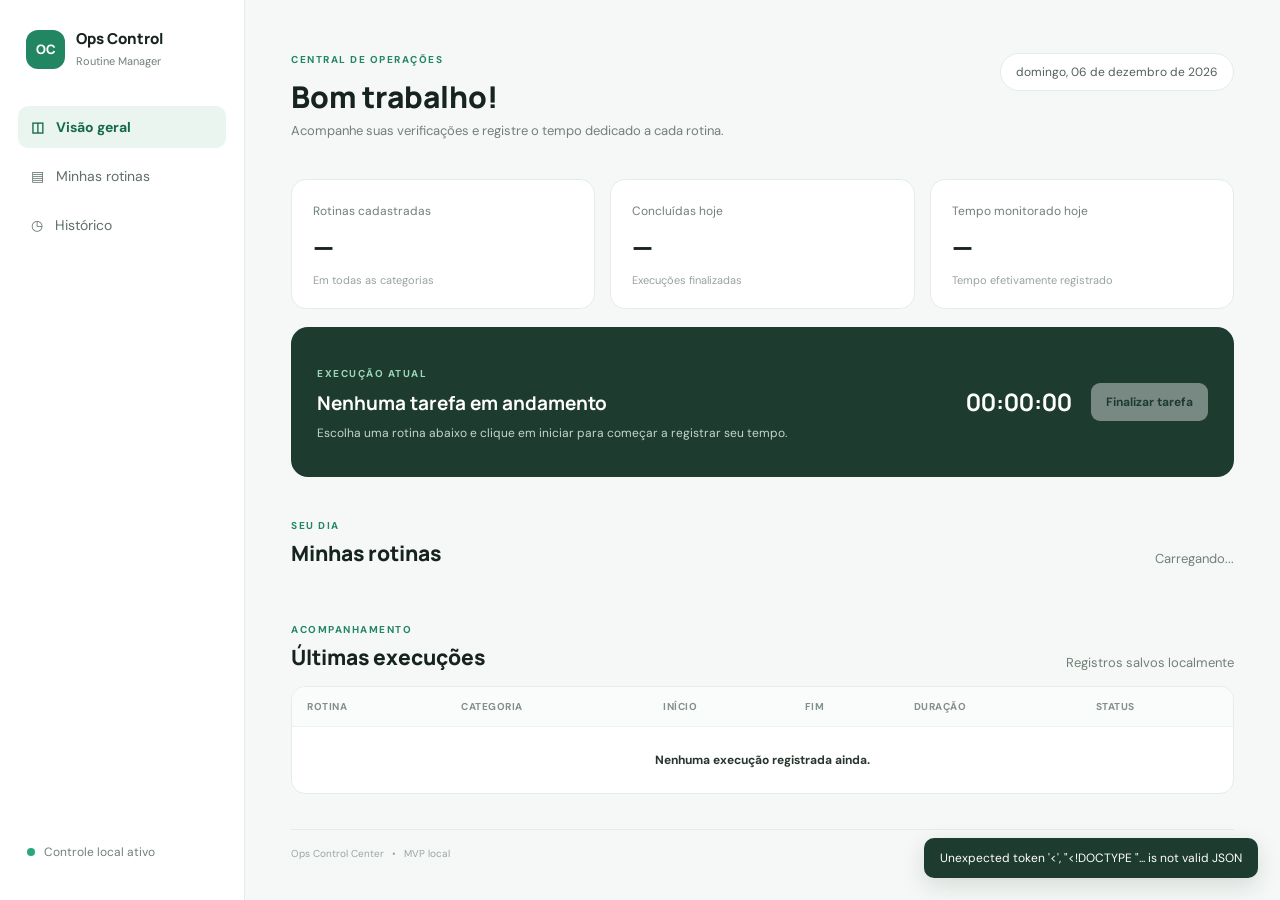
==== templates/index.html @ 3dfa35ac "Primeira versão" ====
<!doctype html>
<html lang="pt-BR">
<head>
  <meta charset="utf-8">
  <meta name="viewport" content="width=device-width, initial-scale=1">
  <title>Ops Control Center</title>
  <link rel="stylesheet" href="/static/css/style.css">
</head>
<body>
  <div class="app-shell">
    <aside class="sidebar">
      <div class="brand">
        <div class="brand-mark">OC</div>
        <div><strong>Ops Control</strong><small>Routine Manager</small></div>
      </div>
      <nav>
        <a class="nav-item active" href="#inicio">◫ <span>Visão geral</span></a>
        <a class="nav-item" href="#rotinas">▤ <span>Minhas rotinas</span></a>
        <a class="nav-item" href="#historico">◷ <span>Histórico</span></a>
      </nav>
      <div class="sidebar-note">
        <span class="status-dot"></span>
        <span>Controle local ativo</span>
      </div>
    </aside>

    <main class="main-content">
      <header class="topbar">
        <div>
          <p class="eyebrow">CENTRAL DE OPERAÇÕES</p>
          <h1>Bom trabalho!</h1>
          <p class="muted">Acompanhe suas verificações e registre o tempo dedicado a cada rotina.</p>
        </div>
        <div class="date-chip" id="todayLabel">Hoje</div>
      </header>

      <section class="stats-grid" id="inicio">
        <article class="stat-card"><span class="stat-label">Rotinas cadastradas</span><strong id="totalRoutines">—</strong><small>Em todas as categorias</small></article>
        <article class="stat-card"><span class="stat-label">Concluídas hoje</span><strong id="completedToday">—</strong><small>Execuções finalizadas</small></article>
        <article class="stat-card"><span class="stat-label">Tempo monitorado hoje</span><strong id="timeToday">—</strong><small>Tempo efetivamente registrado</small></article>
      </section>

      <section class="active-panel" id="activePanel">
        <div class="active-copy">
          <span class="section-kicker">EXECUÇÃO ATUAL</span>
          <h2>Nenhuma tarefa em andamento</h2>
          <p>Escolha uma rotina abaixo e clique em iniciar para começar a registrar seu tempo.</p>
        </div>
        <div class="active-actions">
          <div class="timer" id="activeTimer">00:00:00</div>
          <button class="button button-dark" id="finishButton" disabled>Finalizar tarefa</button>
        </div>
      </section>

      <section class="section-block" id="rotinas">
        <div class="section-heading">
          <div><span class="section-kicker">SEU DIA</span><h2>Minhas rotinas</h2></div>
          <span class="muted" id="routineCount">Carregando...</span>
        </div>
        <div id="categories" class="category-grid"></div>
      </section>

      <section class="section-block" id="historico">
        <div class="section-heading">
          <div><span class="section-kicker">ACOMPANHAMENTO</span><h2>Últimas execuções</h2></div>
          <span class="muted">Registros salvos localmente</span>
        </div>
        <div class="table-wrap">
          <table>
            <thead><tr><th>Rotina</th><th>Categoria</th><th>Início</th><th>Fim</th><th>Duração</th><th>Status</th></tr></thead>
            <tbody id="historyRows"><tr><td colspan="6" class="empty">Nenhuma execução registrada ainda.</td></tr></tbody>
          </table>
        </div>
      </section>
      <footer>Ops Control Center <span>•</span> MVP local</footer>
    </main>
  </div>
  <div id="toast" class="toast" role="status"></div>
  <script src="/static/js/dashboard.js"></script>
</body>
</html>
---- static/css/style.css ----
@import url('https://fonts.googleapis.com/css2?family=DM+Sans:wght@400;500;600;700&family=Manrope:wght@500;600;700;800&display=swap');
:root{--green:#238662;--green-dark:#17694c;--ink:#17231f;--muted:#718078;--line:#e5ece8;--bg:#f5f8f6;--white:#fff;--amber:#b7791f;--red:#b54747}
*{box-sizing:border-box}body{margin:0;background:var(--bg);color:var(--ink);font-family:"DM Sans",sans-serif}
.app-shell{min-height:100vh;display:grid;grid-template-columns:245px 1fr}
.sidebar{background:#fff;border-right:1px solid var(--line);padding:28px 18px;display:flex;flex-direction:column;position:sticky;top:0;height:100vh}
.brand{display:flex;align-items:center;gap:11px;padding:0 8px 36px}.brand-mark{width:39px;height:39px;border-radius:12px;background:var(--green);color:white;display:grid;place-items:center;font:800 13px Manrope}.brand strong{display:block;font:800 15px Manrope}.brand small{color:var(--muted);font-size:11px}
nav{display:grid;gap:7px}.nav-item{text-decoration:none;color:#607068;padding:12px 13px;border-radius:10px;font-size:14px;display:flex;gap:12px;align-items:center}.nav-item.active,.nav-item:hover{background:#eaf5ef;color:var(--green-dark);font-weight:700}
.sidebar-note{margin-top:auto;padding:12px 9px;color:var(--muted);font-size:12px;display:flex;align-items:center;gap:9px}.status-dot{width:8px;height:8px;border-radius:50%;background:#2ba779}
.main-content{max-width:1500px;width:100%;padding:36px 46px 24px;margin:auto}.topbar{display:flex;justify-content:space-between;align-items:flex-start;margin-bottom:27px}.eyebrow,.section-kicker{font-size:10px;letter-spacing:1.5px;font-weight:700;color:var(--green)}h1,h2,h3,p{margin-top:0}h1{font:800 30px Manrope;margin:7px 0 5px}.muted{color:var(--muted);font-size:13px}.date-chip{background:#fff;border:1px solid var(--line);border-radius:30px;padding:10px 15px;font-size:12px;color:#526159}
.stats-grid{display:grid;grid-template-columns:repeat(3,1fr);gap:15px;margin-bottom:18px}.stat-card{background:#fff;border:1px solid var(--line);border-radius:15px;padding:19px 21px}.stat-label{font-size:12px;color:var(--muted)}.stat-card strong{display:block;font:800 27px Manrope;margin:8px 0 3px}.stat-card small{font-size:11px;color:#97a39c}
.active-panel{background:#1e3b30;color:#fff;border-radius:17px;padding:23px 26px;display:flex;align-items:center;justify-content:space-between;gap:20px;margin-bottom:36px;min-height:150px}.active-panel.running{background:#174d39}.active-copy{max-width:650px}.active-copy .section-kicker{color:#9bd8ba}.active-copy h2{font:700 19px Manrope;margin:8px 0}.active-copy p{font-size:12px;color:#c4d6cc;margin:0;line-height:1.5}.active-actions{display:flex;align-items:center;gap:19px}.timer{font:700 24px Manrope;font-variant-numeric:tabular-nums;white-space:nowrap}.button{border:0;border-radius:9px;padding:11px 15px;font:700 12px "DM Sans";cursor:pointer;transition:.2s}.button-dark{background:#fff;color:#1e3b30}.button-dark:disabled{opacity:.35;cursor:not-allowed}.button-start{background:#eaf5ef;color:var(--green-dark)}.button-start:hover{background:#d8eee2}.button-open{background:#f3f6f4;color:#506057}.button:disabled{opacity:.4;cursor:not-allowed}
.section-block{margin-bottom:35px}.section-heading{display:flex;justify-content:space-between;align-items:end;margin-bottom:15px}.section-heading h2{font:800 21px Manrope;margin:5px 0 0}.category-grid{display:grid;grid-template-columns:repeat(2,minmax(0,1fr));gap:16px}.category-card{background:#fff;border:1px solid var(--line);border-radius:15px;padding:18px}.category-title{display:flex;gap:11px;align-items:center;margin-bottom:14px}.category-icon{width:37px;height:37px;border-radius:11px;background:#eaf5ef;color:var(--green);display:grid;place-items:center;font-size:17px}.category-title h3{font:700 15px Manrope;margin:0 0 3px}.category-title p{font-size:11px;color:var(--muted);margin:0}.routine-list{display:grid;gap:9px}.routine{border:1px solid #edf1ee;border-radius:11px;padding:12px;display:grid;grid-template-columns:minmax(0,1fr) auto;gap:12px;align-items:center}.routine h4{font-size:13px;margin:0 0 4px}.routine p{font-size:11px;color:var(--muted);margin:0 0 6px;line-height:1.4}.routine-meta{font-size:10px;color:#98a39d}.routine-actions{display:flex;gap:6px;align-items:center}.routine-actions a{color:#64736a;text-decoration:none;font-size:11px;padding:8px}.routine-actions a:hover{color:var(--green)}.routine-actions button{white-space:nowrap}
.table-wrap{background:#fff;border:1px solid var(--line);border-radius:14px;overflow:auto}table{border-collapse:collapse;width:100%;font-size:12px}th{text-align:left;color:#829087;font-size:10px;letter-spacing:.5px;text-transform:uppercase;background:#fafcfb;padding:13px 15px}td{padding:13px 15px;border-top:1px solid #eef2ef;color:#45534b}td:first-child{font-weight:700;color:#26362d}.empty{text-align:center;color:#9aa69f;padding:25px}.pill{display:inline-flex;padding:5px 8px;border-radius:20px;font-size:10px;font-weight:700;background:#eaf5ef;color:var(--green-dark)}.pill.active{background:#fff2d9;color:#996415}.pill.interrupted{background:#fdecec;color:#a33d3d}
footer{border-top:1px solid var(--line);padding-top:17px;color:#9aa69f;font-size:10px}footer span{padding:0 5px}.toast{position:fixed;bottom:22px;right:22px;background:#1e3b30;color:white;padding:12px 16px;border-radius:10px;font-size:12px;box-shadow:0 8px 25px #10271c22;opacity:0;transform:translateY(10px);pointer-events:none;transition:.25s}.toast.show{opacity:1;transform:translateY(0)}
@media(max-width:950px){.app-shell{grid-template-columns:1fr}.sidebar{height:auto;position:relative;padding:15px 18px}.brand{padding:0 5px 12px}nav{display:flex}.sidebar-note{display:none}.main-content{padding:25px 20px}.category-grid{grid-template-columns:1fr}}
@media(max-width:650px){.topbar{display:block}.date-chip{display:inline-block;margin-top:12px}.stats-grid{grid-template-columns:1fr}.active-panel{display:block}.active-actions{margin-top:20px;justify-content:space-between}.routine{grid-template-columns:1fr}.routine-actions{justify-content:flex-start}.section-heading{align-items:flex-start;gap:10px;flex-direction:column}}
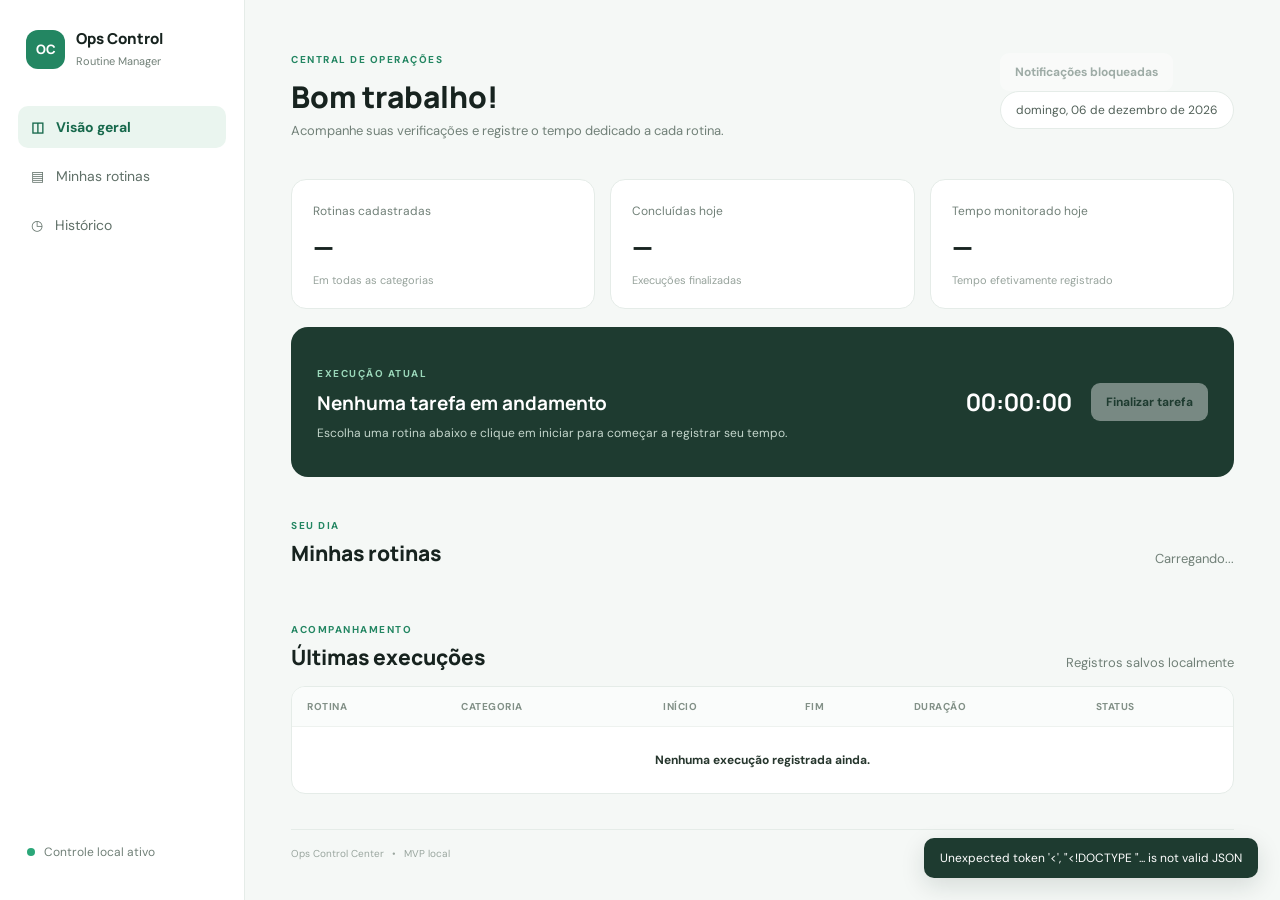
==== commit 5b534e88: "Primeira versão" ====
--- a/templates/index.html
+++ b/templates/index.html
@@ -1,3 +1,4 @@
+
 <!doctype html>
 <html lang="pt-BR">
 <head>
@@ -11,13 +12,18 @@
     <aside class="sidebar">
       <div class="brand">
         <div class="brand-mark">OC</div>
-        <div><strong>Ops Control</strong><small>Routine Manager</small></div>
+        <div>
+          <strong>Ops Control</strong>
+          <small>Routine Manager</small>
+        </div>
       </div>
+
       <nav>
         <a class="nav-item active" href="#inicio">◫ <span>Visão geral</span></a>
         <a class="nav-item" href="#rotinas">▤ <span>Minhas rotinas</span></a>
         <a class="nav-item" href="#historico">◷ <span>Histórico</span></a>
       </nav>
+
       <div class="sidebar-note">
         <span class="status-dot"></span>
         <span>Controle local ativo</span>
@@ -31,13 +37,33 @@
           <h1>Bom trabalho!</h1>
           <p class="muted">Acompanhe suas verificações e registre o tempo dedicado a cada rotina.</p>
         </div>
-        <div class="date-chip" id="todayLabel">Hoje</div>
+
+        <div class="topbar-actions">
+          <button class="button button-dark" id="notificationButton" type="button">
+            Ativar notificações
+          </button>
+          <div class="date-chip" id="todayLabel">Hoje</div>
+        </div>
       </header>
 
       <section class="stats-grid" id="inicio">
-        <article class="stat-card"><span class="stat-label">Rotinas cadastradas</span><strong id="totalRoutines">—</strong><small>Em todas as categorias</small></article>
-        <article class="stat-card"><span class="stat-label">Concluídas hoje</span><strong id="completedToday">—</strong><small>Execuções finalizadas</small></article>
-        <article class="stat-card"><span class="stat-label">Tempo monitorado hoje</span><strong id="timeToday">—</strong><small>Tempo efetivamente registrado</small></article>
+        <article class="stat-card">
+          <span class="stat-label">Rotinas cadastradas</span>
+          <strong id="totalRoutines">—</strong>
+          <small>Em todas as categorias</small>
+        </article>
+
+        <article class="stat-card">
+          <span class="stat-label">Concluídas hoje</span>
+          <strong id="completedToday">—</strong>
+          <small>Execuções finalizadas</small>
+        </article>
+
+        <article class="stat-card">
+          <span class="stat-label">Tempo monitorado hoje</span>
+          <strong id="timeToday">—</strong>
+          <small>Tempo efetivamente registrado</small>
+        </article>
       </section>
 
       <section class="active-panel" id="activePanel">
@@ -46,36 +72,63 @@
           <h2>Nenhuma tarefa em andamento</h2>
           <p>Escolha uma rotina abaixo e clique em iniciar para começar a registrar seu tempo.</p>
         </div>
+
         <div class="active-actions">
           <div class="timer" id="activeTimer">00:00:00</div>
-          <button class="button button-dark" id="finishButton" disabled>Finalizar tarefa</button>
+          <button class="button button-dark" id="finishButton" disabled>
+            Finalizar tarefa
+          </button>
         </div>
       </section>
 
       <section class="section-block" id="rotinas">
         <div class="section-heading">
-          <div><span class="section-kicker">SEU DIA</span><h2>Minhas rotinas</h2></div>
+          <div>
+            <span class="section-kicker">SEU DIA</span>
+            <h2>Minhas rotinas</h2>
+          </div>
           <span class="muted" id="routineCount">Carregando...</span>
         </div>
+
         <div id="categories" class="category-grid"></div>
       </section>
 
       <section class="section-block" id="historico">
         <div class="section-heading">
-          <div><span class="section-kicker">ACOMPANHAMENTO</span><h2>Últimas execuções</h2></div>
+          <div>
+            <span class="section-kicker">ACOMPANHAMENTO</span>
+            <h2>Últimas execuções</h2>
+          </div>
           <span class="muted">Registros salvos localmente</span>
         </div>
+
         <div class="table-wrap">
           <table>
-            <thead><tr><th>Rotina</th><th>Categoria</th><th>Início</th><th>Fim</th><th>Duração</th><th>Status</th></tr></thead>
-            <tbody id="historyRows"><tr><td colspan="6" class="empty">Nenhuma execução registrada ainda.</td></tr></tbody>
+            <thead>
+              <tr>
+                <th>Rotina</th>
+                <th>Categoria</th>
+                <th>Início</th>
+                <th>Fim</th>
+                <th>Duração</th>
+                <th>Status</th>
+              </tr>
+            </thead>
+            <tbody id="historyRows">
+              <tr>
+                <td colspan="6" class="empty">Nenhuma execução registrada ainda.</td>
+              </tr>
+            </tbody>
           </table>
         </div>
       </section>
+
       <footer>Ops Control Center <span>•</span> MVP local</footer>
     </main>
   </div>
+
   <div id="toast" class="toast" role="status"></div>
+
   <script src="/static/js/dashboard.js"></script>
 </body>
-</html>+</html>
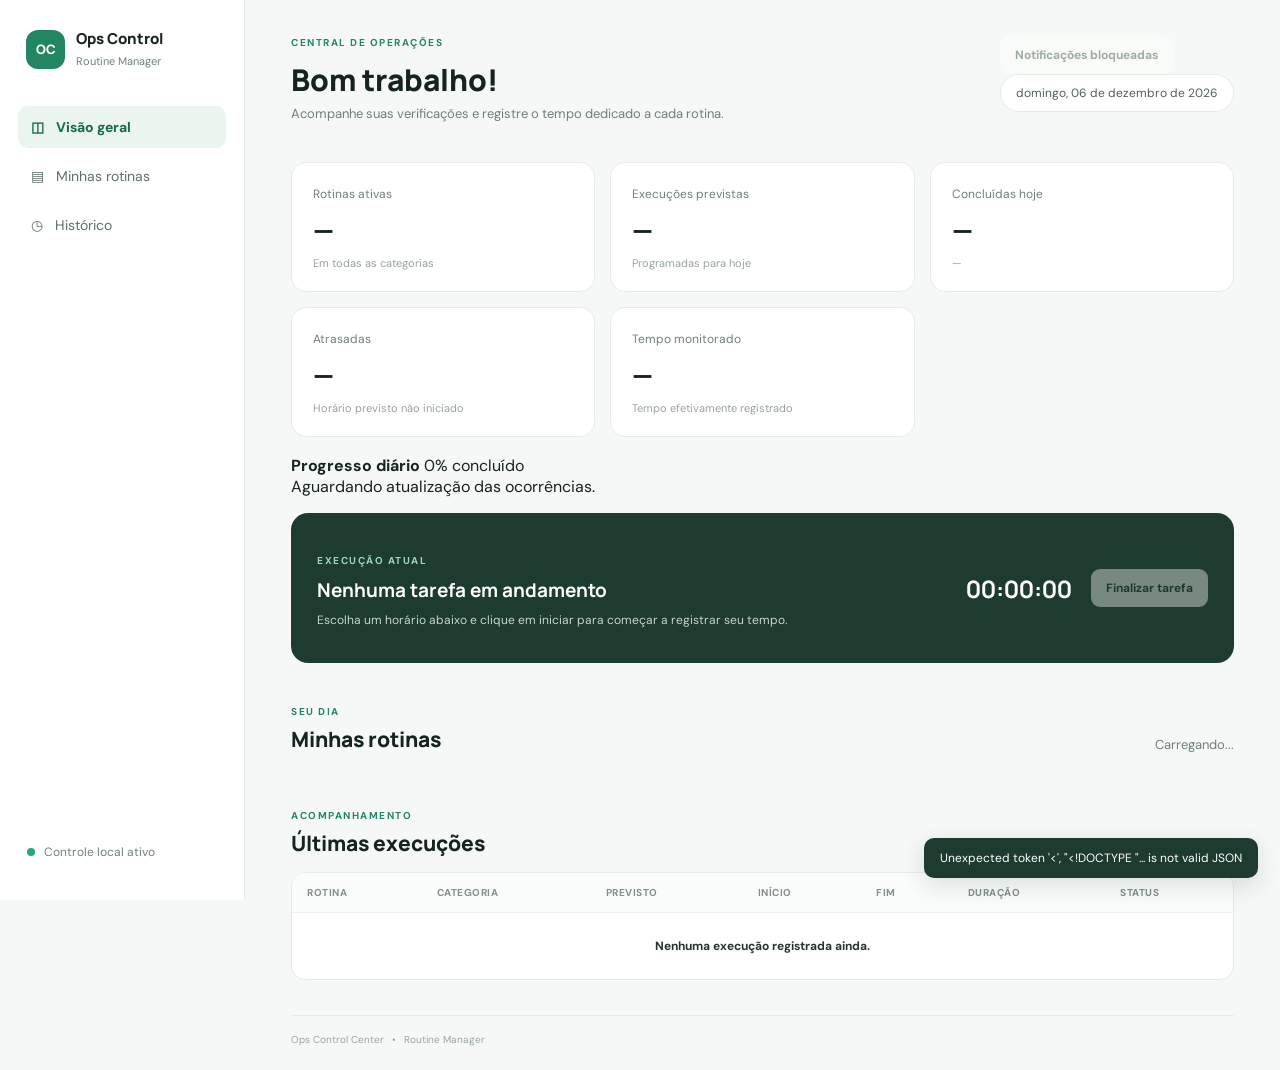
==== commit bbe24270: "Primeira versão" ====
--- a/templates/index.html
+++ b/templates/index.html
@@ -5,6 +5,7 @@
   <meta charset="utf-8">
   <meta name="viewport" content="width=device-width, initial-scale=1">
   <title>Ops Control Center</title>
+  <link rel="icon" type="image/svg+xml" href="/static/favicon.svg">
   <link rel="stylesheet" href="/static/css/style.css">
 </head>
 <body>
@@ -48,29 +49,52 @@
 
       <section class="stats-grid" id="inicio">
         <article class="stat-card">
-          <span class="stat-label">Rotinas cadastradas</span>
+          <span class="stat-label">Rotinas ativas</span>
           <strong id="totalRoutines">—</strong>
           <small>Em todas as categorias</small>
         </article>
 
         <article class="stat-card">
-          <span class="stat-label">Concluídas hoje</span>
-          <strong id="completedToday">—</strong>
-          <small>Execuções finalizadas</small>
+          <span class="stat-label">Execuções previstas</span>
+          <strong id="plannedToday">—</strong>
+          <small>Programadas para hoje</small>
         </article>
 
         <article class="stat-card">
-          <span class="stat-label">Tempo monitorado hoje</span>
+          <span class="stat-label">Concluídas hoje</span>
+          <strong id="completedToday">—</strong>
+          <small id="completionRate">—</small>
+        </article>
+
+        <article class="stat-card">
+          <span class="stat-label">Atrasadas</span>
+          <strong id="lateToday">—</strong>
+          <small>Horário previsto não iniciado</small>
+        </article>
+
+        <article class="stat-card">
+          <span class="stat-label">Tempo monitorado</span>
           <strong id="timeToday">—</strong>
           <small>Tempo efetivamente registrado</small>
         </article>
+      </section>
+
+      <section class="progress-panel">
+        <div class="progress-heading">
+          <strong>Progresso diário</strong>
+          <span id="progressLabel">0% concluído</span>
+        </div>
+        <div class="progress-track">
+          <div class="progress-fill" id="progressFill"></div>
+        </div>
+        <p id="progressDescription">Aguardando atualização das ocorrências.</p>
       </section>
 
       <section class="active-panel" id="activePanel">
         <div class="active-copy">
           <span class="section-kicker">EXECUÇÃO ATUAL</span>
           <h2>Nenhuma tarefa em andamento</h2>
-          <p>Escolha uma rotina abaixo e clique em iniciar para começar a registrar seu tempo.</p>
+          <p>Escolha um horário abaixo e clique em iniciar para começar a registrar seu tempo.</p>
         </div>
 
         <div class="active-actions">
@@ -108,6 +132,7 @@
               <tr>
                 <th>Rotina</th>
                 <th>Categoria</th>
+                <th>Previsto</th>
                 <th>Início</th>
                 <th>Fim</th>
                 <th>Duração</th>
@@ -116,14 +141,14 @@
             </thead>
             <tbody id="historyRows">
               <tr>
-                <td colspan="6" class="empty">Nenhuma execução registrada ainda.</td>
+                <td colspan="7" class="empty">Nenhuma execução registrada ainda.</td>
               </tr>
             </tbody>
           </table>
         </div>
       </section>
 
-      <footer>Ops Control Center <span>•</span> MVP local</footer>
+      <footer>Ops Control Center <span>•</span> Routine Manager</footer>
     </main>
   </div>
 
--- a/static/css/style.css
+++ b/static/css/style.css
@@ -1,16 +1,605 @@
 @import url('https://fonts.googleapis.com/css2?family=DM+Sans:wght@400;500;600;700&family=Manrope:wght@500;600;700;800&display=swap');
-:root{--green:#238662;--green-dark:#17694c;--ink:#17231f;--muted:#718078;--line:#e5ece8;--bg:#f5f8f6;--white:#fff;--amber:#b7791f;--red:#b54747}
-*{box-sizing:border-box}body{margin:0;background:var(--bg);color:var(--ink);font-family:"DM Sans",sans-serif}
-.app-shell{min-height:100vh;display:grid;grid-template-columns:245px 1fr}
-.sidebar{background:#fff;border-right:1px solid var(--line);padding:28px 18px;display:flex;flex-direction:column;position:sticky;top:0;height:100vh}
-.brand{display:flex;align-items:center;gap:11px;padding:0 8px 36px}.brand-mark{width:39px;height:39px;border-radius:12px;background:var(--green);color:white;display:grid;place-items:center;font:800 13px Manrope}.brand strong{display:block;font:800 15px Manrope}.brand small{color:var(--muted);font-size:11px}
-nav{display:grid;gap:7px}.nav-item{text-decoration:none;color:#607068;padding:12px 13px;border-radius:10px;font-size:14px;display:flex;gap:12px;align-items:center}.nav-item.active,.nav-item:hover{background:#eaf5ef;color:var(--green-dark);font-weight:700}
-.sidebar-note{margin-top:auto;padding:12px 9px;color:var(--muted);font-size:12px;display:flex;align-items:center;gap:9px}.status-dot{width:8px;height:8px;border-radius:50%;background:#2ba779}
-.main-content{max-width:1500px;width:100%;padding:36px 46px 24px;margin:auto}.topbar{display:flex;justify-content:space-between;align-items:flex-start;margin-bottom:27px}.eyebrow,.section-kicker{font-size:10px;letter-spacing:1.5px;font-weight:700;color:var(--green)}h1,h2,h3,p{margin-top:0}h1{font:800 30px Manrope;margin:7px 0 5px}.muted{color:var(--muted);font-size:13px}.date-chip{background:#fff;border:1px solid var(--line);border-radius:30px;padding:10px 15px;font-size:12px;color:#526159}
-.stats-grid{display:grid;grid-template-columns:repeat(3,1fr);gap:15px;margin-bottom:18px}.stat-card{background:#fff;border:1px solid var(--line);border-radius:15px;padding:19px 21px}.stat-label{font-size:12px;color:var(--muted)}.stat-card strong{display:block;font:800 27px Manrope;margin:8px 0 3px}.stat-card small{font-size:11px;color:#97a39c}
-.active-panel{background:#1e3b30;color:#fff;border-radius:17px;padding:23px 26px;display:flex;align-items:center;justify-content:space-between;gap:20px;margin-bottom:36px;min-height:150px}.active-panel.running{background:#174d39}.active-copy{max-width:650px}.active-copy .section-kicker{color:#9bd8ba}.active-copy h2{font:700 19px Manrope;margin:8px 0}.active-copy p{font-size:12px;color:#c4d6cc;margin:0;line-height:1.5}.active-actions{display:flex;align-items:center;gap:19px}.timer{font:700 24px Manrope;font-variant-numeric:tabular-nums;white-space:nowrap}.button{border:0;border-radius:9px;padding:11px 15px;font:700 12px "DM Sans";cursor:pointer;transition:.2s}.button-dark{background:#fff;color:#1e3b30}.button-dark:disabled{opacity:.35;cursor:not-allowed}.button-start{background:#eaf5ef;color:var(--green-dark)}.button-start:hover{background:#d8eee2}.button-open{background:#f3f6f4;color:#506057}.button:disabled{opacity:.4;cursor:not-allowed}
-.section-block{margin-bottom:35px}.section-heading{display:flex;justify-content:space-between;align-items:end;margin-bottom:15px}.section-heading h2{font:800 21px Manrope;margin:5px 0 0}.category-grid{display:grid;grid-template-columns:repeat(2,minmax(0,1fr));gap:16px}.category-card{background:#fff;border:1px solid var(--line);border-radius:15px;padding:18px}.category-title{display:flex;gap:11px;align-items:center;margin-bottom:14px}.category-icon{width:37px;height:37px;border-radius:11px;background:#eaf5ef;color:var(--green);display:grid;place-items:center;font-size:17px}.category-title h3{font:700 15px Manrope;margin:0 0 3px}.category-title p{font-size:11px;color:var(--muted);margin:0}.routine-list{display:grid;gap:9px}.routine{border:1px solid #edf1ee;border-radius:11px;padding:12px;display:grid;grid-template-columns:minmax(0,1fr) auto;gap:12px;align-items:center}.routine h4{font-size:13px;margin:0 0 4px}.routine p{font-size:11px;color:var(--muted);margin:0 0 6px;line-height:1.4}.routine-meta{font-size:10px;color:#98a39d}.routine-actions{display:flex;gap:6px;align-items:center}.routine-actions a{color:#64736a;text-decoration:none;font-size:11px;padding:8px}.routine-actions a:hover{color:var(--green)}.routine-actions button{white-space:nowrap}
-.table-wrap{background:#fff;border:1px solid var(--line);border-radius:14px;overflow:auto}table{border-collapse:collapse;width:100%;font-size:12px}th{text-align:left;color:#829087;font-size:10px;letter-spacing:.5px;text-transform:uppercase;background:#fafcfb;padding:13px 15px}td{padding:13px 15px;border-top:1px solid #eef2ef;color:#45534b}td:first-child{font-weight:700;color:#26362d}.empty{text-align:center;color:#9aa69f;padding:25px}.pill{display:inline-flex;padding:5px 8px;border-radius:20px;font-size:10px;font-weight:700;background:#eaf5ef;color:var(--green-dark)}.pill.active{background:#fff2d9;color:#996415}.pill.interrupted{background:#fdecec;color:#a33d3d}
-footer{border-top:1px solid var(--line);padding-top:17px;color:#9aa69f;font-size:10px}footer span{padding:0 5px}.toast{position:fixed;bottom:22px;right:22px;background:#1e3b30;color:white;padding:12px 16px;border-radius:10px;font-size:12px;box-shadow:0 8px 25px #10271c22;opacity:0;transform:translateY(10px);pointer-events:none;transition:.25s}.toast.show{opacity:1;transform:translateY(0)}
-@media(max-width:950px){.app-shell{grid-template-columns:1fr}.sidebar{height:auto;position:relative;padding:15px 18px}.brand{padding:0 5px 12px}nav{display:flex}.sidebar-note{display:none}.main-content{padding:25px 20px}.category-grid{grid-template-columns:1fr}}
-@media(max-width:650px){.topbar{display:block}.date-chip{display:inline-block;margin-top:12px}.stats-grid{grid-template-columns:1fr}.active-panel{display:block}.active-actions{margin-top:20px;justify-content:space-between}.routine{grid-template-columns:1fr}.routine-actions{justify-content:flex-start}.section-heading{align-items:flex-start;gap:10px;flex-direction:column}}+
+/* ==========================================
+   1. VARIÁVEIS E CONFIGURAÇÕES GLOBAIS
+   ================================---------- */
+:root {
+  --green: #238662;
+  --green-dark: #17694c;
+  --ink: #17231f;
+  --muted: #718078;
+  --line: #e5ece8;
+  --bg: #f5f8f6;
+  --white: #fff;
+  --amber: #b7791f;
+  --red: #b54747;
+}
+
+*{
+  box-sizing: border-box;
+}
+
+body {
+  margin: 0;
+  background: var(--bg);
+  color: var(--ink);
+  font-family: "DM Sans", sans-serif;
+}
+
+h1, h2, h3, p {
+  margin-top: 0;
+}
+
+h1 {
+  font: 800 30px Manrope;
+  margin: 7px 0 5px;
+}
+
+.muted {
+  color: var(--muted);
+  font-size: 13px;
+}
+
+/* ==========================================
+   2. ESTRUTURA PRINCIPAL (APP SHELL)
+   ================================---------- */
+.app-shell {
+  min-height: 100vh;
+  display: grid;
+  grid-template-columns: 245px 1fr;
+}
+
+.main-content {
+  max-width: 1500px;
+  width: 100%;
+  padding: 36px 46px 24px;
+  margin: auto;
+}
+
+/* ==========================================
+   3. SIDEBAR E NAVEGAÇÃO
+   ================================---------- */
+.sidebar {
+  background: #fff;
+  border-right: 1px solid var(--line);
+  padding: 28px 18px;
+  display: flex;
+  flex-direction: column;
+  position: sticky;
+  top: 0;
+  height: 100vh;
+}
+
+.brand {
+  display: flex;
+  align-items: center;
+  gap: 11px;
+  padding: 0 8px 36px;
+}
+
+.brand-mark {
+  width: 39px;
+  height: 39px;
+  border-radius: 12px;
+  background: var(--green);
+  color: white;
+  display: grid;
+  place-items: center;
+  font: 800 13px Manrope;
+}
+
+.brand strong {
+  display: block;
+  font: 800 15px Manrope;
+}
+
+.brand small {
+  color: var(--muted);
+  font-size: 11px;
+}
+
+nav {
+  display: grid;
+  gap: 7px;
+}
+
+.nav-item {
+  text-decoration: none;
+  color: #607068;
+  padding: 12px 13px;
+  border-radius: 10px;
+  font-size: 14px;
+  display: flex;
+  gap: 12px;
+  align-items: center;
+}
+
+.nav-item.active,
+.nav-item:hover {
+  background: #eaf5ef;
+  color: var(--green-dark);
+  font-weight: 700;
+}
+
+.sidebar-note {
+  margin-top: auto;
+  padding: 12px 9px;
+  color: var(--muted);
+  font-size: 12px;
+  display: flex;
+  align-items: center;
+  gap: 9px;
+}
+
+.status-dot {
+  width: 8px;
+  height: 8px;
+  border-radius: 50%;
+  background: #2ba779;
+}
+
+/* ==========================================
+   4. TOPBAR E CABEÇALHOS
+   ================================---------- */
+.topbar {
+  display: flex;
+  justify-content: space-between;
+  align-items: flex-start;
+  margin-bottom: 27px;
+}
+
+.eyebrow,
+.section-kicker {
+  font-size: 10px;
+  letter-spacing: 1.5px;
+  font-weight: 700;
+  color: var(--green);
+}
+
+.date-chip {
+  background: #fff;
+  border: 1px solid var(--line);
+  border-radius: 30px;
+  padding: 10px 15px;
+  font-size: 12px;
+  color: #526159;
+}
+
+/* ==========================================
+   5. CARDS E ESTATÍSTICAS
+   ================================---------- */
+.stats-grid {
+  display: grid;
+  grid-template-columns: repeat(3, 1fr);
+  gap: 15px;
+  margin-bottom: 18px;
+}
+
+.stat-card {
+  background: #fff;
+  border: 1px solid var(--line);
+  border-radius: 15px;
+  padding: 19px 21px;
+}
+
+.stat-label {
+  font-size: 12px;
+  color: var(--muted);
+}
+
+.stat-card strong {
+  display: block;
+  font: 800 27px Manrope;
+  margin: 8px 0 3px;
+}
+
+.stat-card small {
+  font-size: 11px;
+  color: #97a39c;
+}
+
+/* ==========================================
+   6. PAINEL ATIVO
+   ================================---------- */
+.active-panel {
+  background: #1e3b30;
+  color: #fff;
+  border-radius: 17px;
+  padding: 23px 26px;
+  display: flex;
+  align-items: center;
+  justify-content: space-between;
+  gap: 20px;
+  margin-bottom: 36px;
+  min-height: 150px;
+}
+
+.active-panel.running {
+  background: #174d39;
+}
+
+.active-copy {
+  max-width: 650px;
+}
+
+.active-copy .section-kicker {
+  color: #9bd8ba;
+}
+
+.active-copy h2 {
+  font: 700 19px Manrope;
+  margin: 8px 0;
+}
+
+.active-copy p {
+  font-size: 12px;
+  color: #c4d6cc;
+  margin: 0;
+  line-height: 1.5;
+}
+
+.active-actions {
+  display: flex;
+  align-items: center;
+  gap: 19px;
+}
+
+.timer {
+  font: 700 24px Manrope;
+  font-variant-numeric: tabular-nums;
+  white-space: nowrap;
+}
+
+/* ==========================================
+   7. BOTÕES
+   ================================---------- */
+.button {
+  border: 0;
+  border-radius: 9px;
+  padding: 11px 15px;
+  font: 700 12px "DM Sans";
+  cursor: pointer;
+  transition: .2s;
+}
+
+.button-dark {
+  background: #fff;
+  color: #1e3b30;
+}
+
+.button-dark:disabled {
+  opacity: .35;
+  cursor: not-allowed;
+}
+
+.button-start {
+  background: #eaf5ef;
+  color: var(--green-dark);
+}
+
+.button-start:hover {
+  background: #d8eee2;
+}
+
+.button-open {
+  background: #f3f6f4;
+  color: #506057;
+}
+
+.button:disabled {
+  opacity: .4;
+  cursor: not-allowed;
+}
+
+/* ==========================================
+   8. SEÇÕES E CATEGORIAS
+   ================================---------- */
+.section-block {
+  margin-bottom: 35px;
+}
+
+.section-heading {
+  display: flex;
+  justify-content: space-between;
+  align-items: end;
+  margin-bottom: 15px;
+}
+
+.section-heading h2 {
+  font: 800 21px Manrope;
+  margin: 5px 0 0;
+}
+
+.category-grid {
+  display: grid;
+  grid-template-columns: repeat(2, minmax(0, 1fr));
+  gap: 16px;
+}
+
+.category-card {
+  background: #fff;
+  border: 1px solid var(--line);
+  border-radius: 15px;
+  padding: 18px;
+}
+
+.category-title {
+  display: flex;
+  gap: 11px;
+  align-items: center;
+  margin-bottom: 14px;
+}
+
+.category-icon {
+  width: 37px;
+  height: 37px;
+  border-radius: 11px;
+  background: #eaf5ef;
+  color: var(--green);
+  display: grid;
+  place-items: center;
+  font-size: 17px;
+}
+
+.category-title h3 {
+  font: 700 15px Manrope;
+  margin: 0 0 3px;
+}
+
+.category-title p {
+  font-size: 11px;
+  color: var(--muted);
+  margin: 0;
+}
+
+/* ==========================================
+   9. ROTINAS E LISTAS
+   ================================---------- */
+.routine-list {
+  display: grid;
+  gap: 9px;
+}
+
+.routine {
+  border: 1px solid #edf1ee;
+  border-radius: 11px;
+  padding: 12px;
+  display: grid;
+  grid-template-columns: minmax(0, 1fr) auto;
+  gap: 12px;
+  align-items: center;
+}
+
+.routine h4 {
+  font-size: 13px;
+  margin: 0 0 4px;
+}
+
+.routine p {
+  font-size: 11px;
+  color: var(--muted);
+  margin: 0 0 6px;
+  line-height: 1.4;
+}
+
+.routine-meta {
+  font-size: 10px;
+  color: #98a39d;
+}
+
+.routine-actions {
+  display: flex;
+  gap: 6px;
+  align-items: center;
+}
+
+.routine-actions a {
+  color: #64736a;
+  text-decoration: none;
+  font-size: 11px;
+  padding: 8px;
+}
+
+.routine-actions a:hover {
+  color: var(--green);
+}
+
+.routine-actions button {
+  white-space: nowrap;
+}
+
+/* ==========================================
+   10. TABELAS
+   ================================---------- */
+.table-wrap {
+  background: #fff;
+  border: 1px solid var(--line);
+  border-radius: 14px;
+  overflow: auto;
+}
+
+table {
+  border-collapse: collapse;
+  width: 100%;
+  font-size: 12px;
+}
+
+th {
+  text-align: left;
+  color: #829087;
+  font-size: 10px;
+  letter-spacing: .5px;
+  text-transform: uppercase;
+  background: #fafcfb;
+  padding: 13px 15px;
+}
+
+td {
+  padding: 13px 15px;
+  border-top: 1px solid #eef2ef;
+  color: #45534b;
+}
+
+td:first-child {
+  font-weight: 700;
+  color: #26362d;
+}
+
+.empty {
+  text-align: center;
+  color: #9aa69f;
+  padding: 25px;
+}
+
+/* ==========================================
+   11. ELEMENTOS AUXILIARES (PILLS, FOOTER, TOAST)
+   ================================---------- */
+.pill {
+  display: inline-flex;
+  padding: 5px 8px;
+  border-radius: 20px;
+  font-size: 10px;
+  font-weight: 700;
+  background: #eaf5ef;
+  color: var(--green-dark);
+}
+
+.pill.active {
+  background: #fff2d9;
+  color: #996415;
+}
+
+.pill.interrupted {
+  background: #fdecec;
+  color: #a33d3d;
+}
+
+footer {
+  border-top: 1px solid var(--line);
+  padding-top: 17px;
+  color: #9aa69f;
+  font-size: 10px;
+}
+
+footer span {
+  padding: 0 5px;
+}
+
+.toast {
+  position: fixed;
+  bottom: 22px;
+  right: 22px;
+  background: #1e3b30;
+  color: white;
+  padding: 12px 16px;
+  border-radius: 10px;
+  font-size: 12px;
+  box-shadow: 0 8px 25px #10271c22;
+  opacity: 0;
+  transform: translateY(10px);
+  pointer-events: none;
+  transition: .25s;
+}
+
+.toast.show {
+  opacity: 1;
+  transform: translateY(0);
+}
+
+/* ==========================================
+   12. RESPONSIVIDADE (MEDIA QUERIES)
+   ================================---------- */
+@media (max-width: 950px) {
+  .app-shell {
+    grid-template-columns: 1fr;
+  }
+  
+  .sidebar {
+    height: auto;
+    position: relative;
+    padding: 15px 18px;
+  }
+  
+  .brand {
+    padding: 0 5px 12px;
+  }
+  
+  nav {
+    display: flex;
+  }
+  
+  .sidebar-note {
+    display: none;
+  }
+  
+  .main-content {
+    padding: 25px 20px;
+  }
+  
+  .category-grid {
+    grid-template-columns: 1fr;
+  }
+}
+
+@media (max-width: 650px) {
+  .topbar {
+    display: block;
+  }
+  
+  .date-chip {
+    display: inline-block;
+    margin-top: 12px;
+  }
+  
+  .stats-grid {
+    grid-template-columns: 1fr;
+  }
+  
+  .active-panel {
+    display: block;
+  }
+  
+  .active-actions {
+    margin-top: 20px;
+    justify-content: space-between;
+  }
+  
+  .routine {
+    grid-template-columns: 1fr;
+  }
+  
+  .routine-actions {
+    justify-content: flex-start;
+  }
+  
+  .section-heading {
+    align-items: flex-start;
+    gap: 10px;
+    flex-direction: column;
+  }
+}
+
+/* Expansão e recolhimento das rotinas */
+.routine-heading {
+    cursor: pointer;
+}
+
+.routine-heading h4 {
+    display: flex;
+    align-items: center;
+    gap: 8px;
+}
+
+.routine-chevron {
+    font-size: 14px;
+    opacity: 0.65;
+    transition: transform 0.2s ease;
+}
+
+.routine-heading:hover h4 {
+    opacity: 0.8;
+}
+
+.routine-collapsed .schedule-list {
+    display: none;
+}
